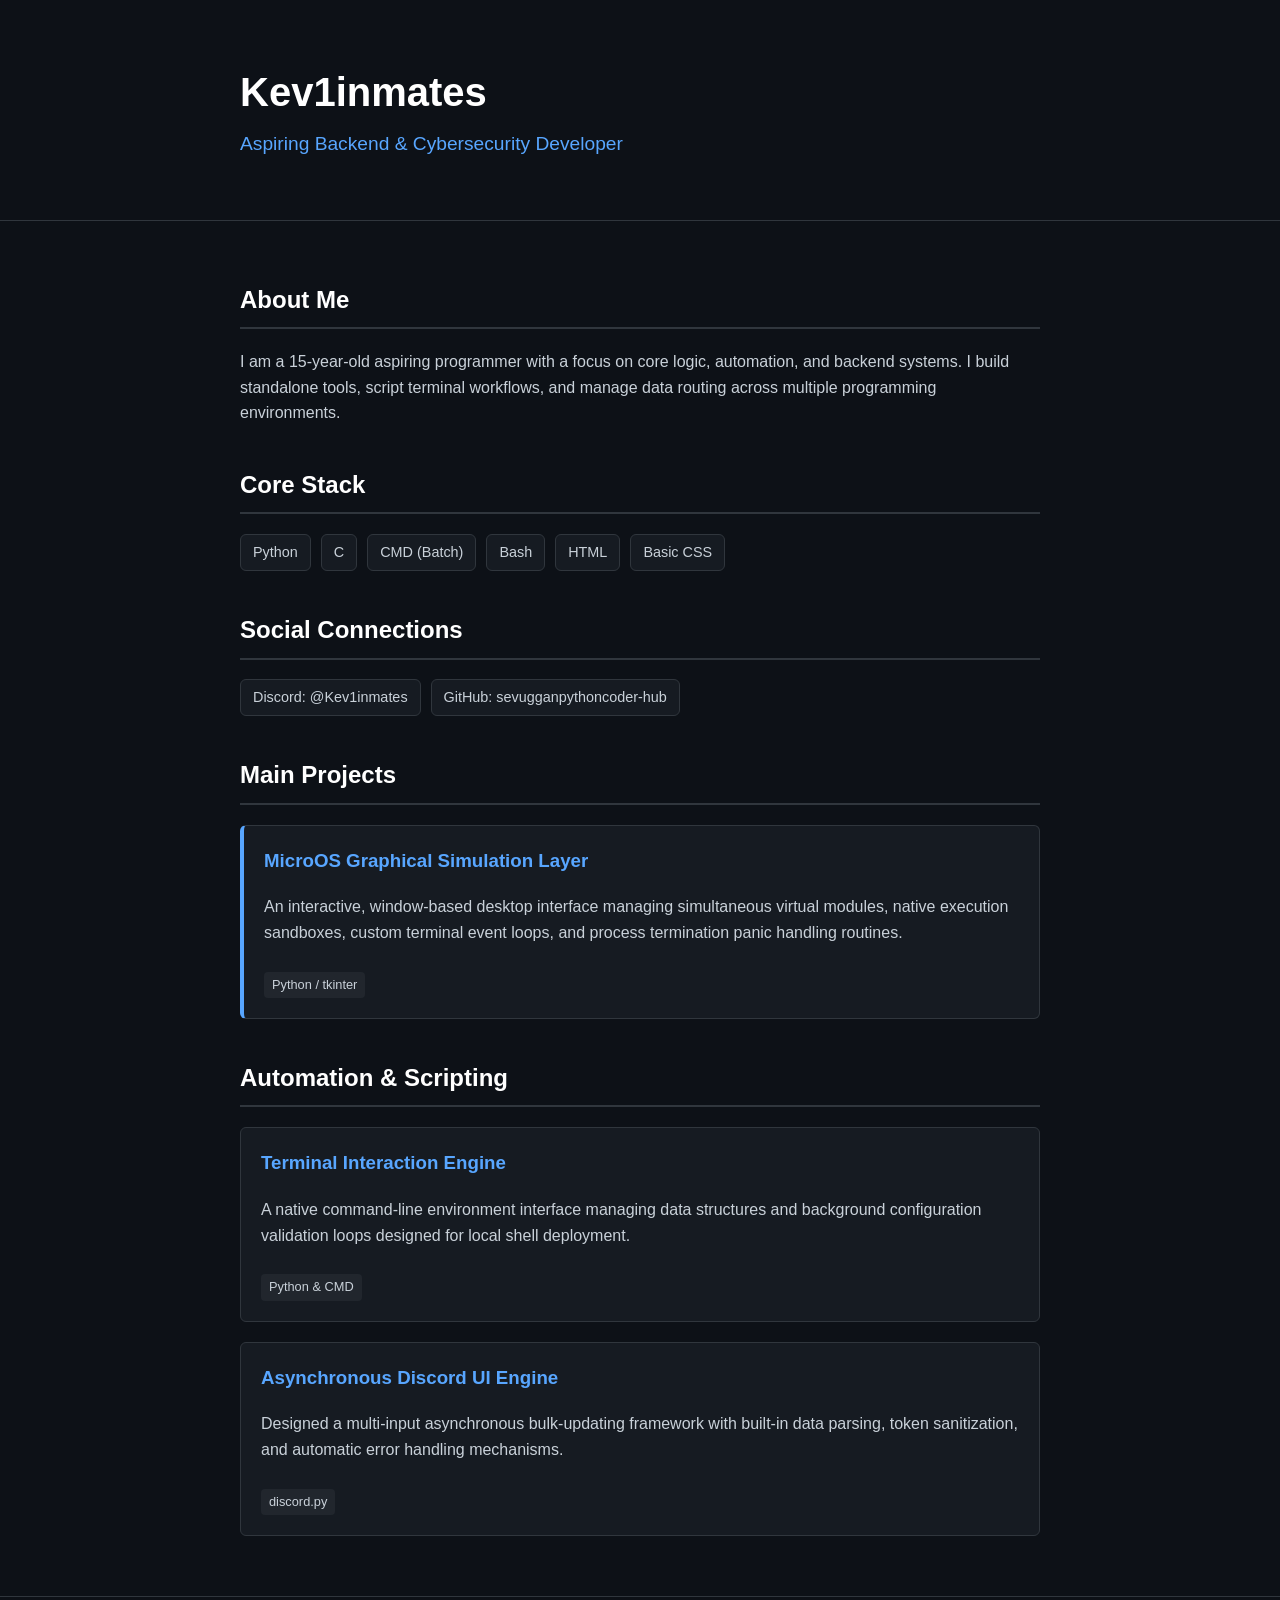
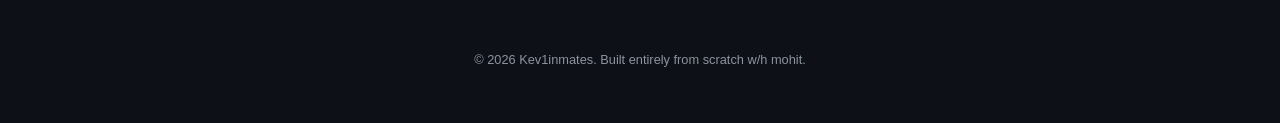
==== index.html @ 7b7de21c "Add files via upload" ====
<!DOCTYPE html>
<html lang="en">
<head>
    <meta charset="UTF-8">
    <meta name="viewport" content="width=device-width, initial-scale=1.0">
    <title>Dev Portfolio | Kev1inmates</title>
    <link rel="stylesheet" href="style.css">
</head>
<body>
    <header class="pop-in">
        <div class="container">
            <h1>Kev1inmates</h1>
            <p class="subtitle">Aspiring Backend & Cybersecurity Developer</p>
        </div>
    </header>

    <main class="container">
        <section class="about pop-in">
            <h2>About Me</h2>
            <p>I am a 15-year-old aspiring programmer with a focus on core logic, automation, and backend systems. I build standalone tools, script terminal workflows, and manage data routing across multiple programming environments.</p>
        </section>

        <section class="skills pop-in">
            <h2>Core Stack</h2>
            <div class="skills-grid">
                <span class="skill-tag">Python</span>
                <span class="skill-tag">C</span>
                <span class="skill-tag">CMD (Batch)</span>
                <span class="skill-tag">Bash</span>
                <span class="skill-tag">HTML</span>
                <span class="skill-tag">Basic CSS</span>
            </div>
        </section>

        <section class="socials pop-in">
            <h2>Social Connections</h2>
            <div class="skills-grid">
                <span class="skill-tag">Discord: @Kev1inmates</span>
                <span class="skill-tag">GitHub: sevugganpythoncoder-hub</span>
            </div>
        </section>

        <section class="main-projects">
            <h2>Main Projects</h2>
            
            <div class="project-card pop-in highlight-card">
                <h3>MicroOS Graphical Simulation Layer</h3>
                <p>An interactive, window-based desktop interface managing simultaneous virtual modules, native execution sandboxes, custom terminal event loops, and process termination panic handling routines.</p>
                <span class="tech">Python / tkinter</span>
            </div>
        </section>

        <section class="additional-projects">
            <h2>Automation & Scripting</h2>

            <div class="project-card pop-in">
                <h3>Terminal Interaction Engine</h3>
                <p>A native command-line environment interface managing data structures and background configuration validation loops designed for local shell deployment.</p>
                <span class="tech">Python & CMD</span>
            </div>

            <div class="project-card pop-in">
                <h3>Asynchronous Discord UI Engine</h3>
                <p>Designed a multi-input asynchronous bulk-updating framework with built-in data parsing, token sanitization, and automatic error handling mechanisms.</p>
                <span class="tech">discord.py</span>
            </div>
        </section>
    </main>

    <footer>
        <p>&copy; 2026 Kev1inmates. Built entirely from scratch w/h mohit.</p>
    </footer>
</body>
</html>
---- style.css ----
:root {
    --bg-color: #0d1117;
    --card-bg: #161b22;
    --text-color: #c9d1d9;
    --accent-color: #58a6ff;
    --border-color: #30363d;
}

body {
    background-color: var(--bg-color);
    color: var(--text-color);
    font-family: -apple-system, BlinkMacSystemFont, "Segoe UI", Helvetica, Arial, sans-serif;
    line-height: 1.6;
    margin: 0;
    padding: 0;
}

.container {
    max-width: 800px;
    margin: 0 auto;
    padding: 20px;
}

header {
    border-bottom: 1px solid var(--border-color);
    padding: 40px 0;
    text-align: left;
}

header h1 {
    color: #ffffff;
    font-size: 2.5rem;
    margin: 0;
}

.subtitle {
    color: var(--accent-color);
    font-size: 1.2rem;
    margin: 5px 0 0 0;
}

section {
    margin: 40px 0;
}

h2 {
    color: #ffffff;
    border-bottom: 2px solid var(--border-color);
    padding-bottom: 8px;
    font-size: 1.5rem;
}

.skills-grid {
    display: flex;
    flex-wrap: wrap;
    gap: 10px;
}

.skill-tag {
    background-color: var(--card-bg);
    border: 1px solid var(--border-color);
    padding: 6px 12px;
    border-radius: 6px;
    font-size: 0.9rem;
}

.project-card {
    background-color: var(--card-bg);
    border: 1px solid var(--border-color);
    padding: 20px;
    border-radius: 6px;
    margin-bottom: 20px;
    transition: border-color 0.3s ease;
}

.highlight-card {
    border-left: 4px solid var(--accent-color);
}

.project-card h3 {
    color: var(--accent-color);
    margin-top: 0;
}

.tech {
    display: inline-block;
    background: #21262d;
    font-size: 0.8rem;
    padding: 3px 8px;
    border-radius: 4px;
    margin-top: 10px;
}

footer {
    text-align: center;
    padding: 40px 0;
    font-size: 0.8rem;
    color: #8b949e;
    border-top: 1px solid var(--border-color);
}

/* --- FADE-IN POP-UP SCROLL ANIMATION --- */
.pop-in {
    animation: popInAnimation linear both;
    animation-timeline: view();
    animation-range: entry 5% cover 25%;
}

@keyframes popInAnimation {
    from {
        opacity: 0;
        transform: scale(0.85) translateY(40px);
    }
    to {
        opacity: 1;
        transform: scale(1) translateY(0);
    }
}
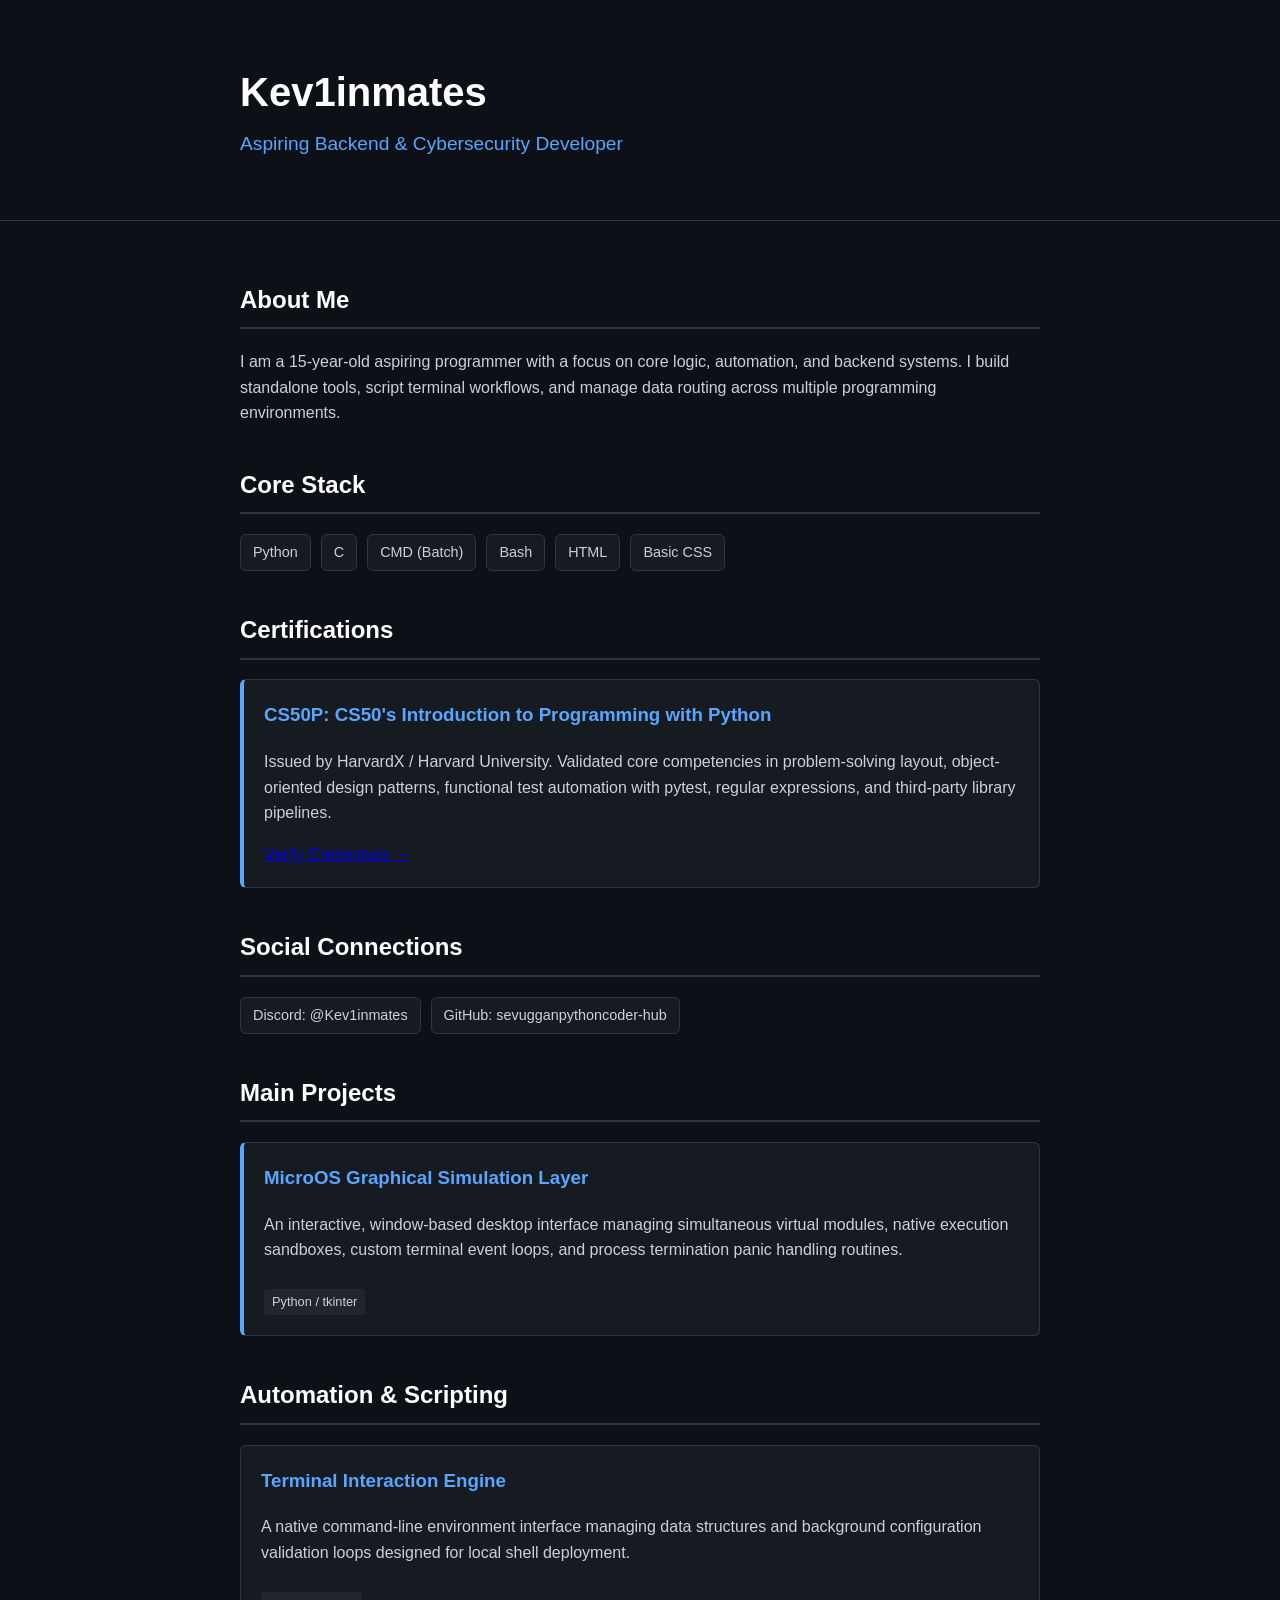
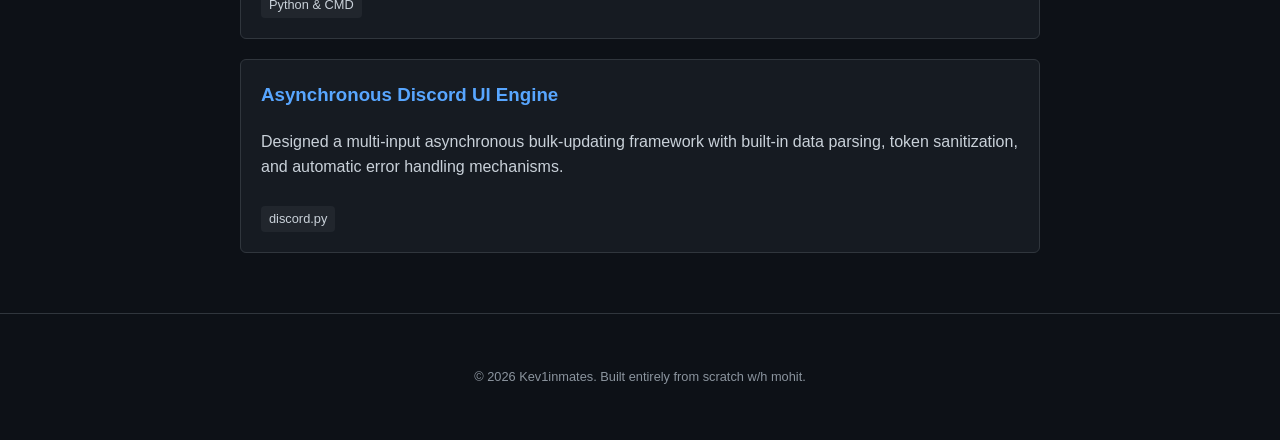
==== commit 0e7412ab: "Update index.html" ====
--- a/index.html
+++ b/index.html
@@ -29,6 +29,15 @@
                 <span class="skill-tag">Bash</span>
                 <span class="skill-tag">HTML</span>
                 <span class="skill-tag">Basic CSS</span>
+            </div>
+        </section>
+
+        <section class="certifications pop-in">
+            <h2>Certifications</h2>
+            <div class="project-card highlight-card">
+                <h3>CS50P: CS50's Introduction to Programming with Python</h3>
+                <p>Issued by HarvardX / Harvard University. Validated core competencies in problem-solving layout, object-oriented design patterns, functional test automation with pytest, regular expressions, and third-party library pipelines.</p>
+                <a href="PASTE_YOUR_HARVARD_URL_HERE" target="_blank" class="cert-link">Verify Credentials &rarr;</a>
             </div>
         </section>
 
@@ -71,4 +80,4 @@
         <p>&copy; 2026 Kev1inmates. Built entirely from scratch w/h mohit.</p>
     </footer>
 </body>
-</html>+</html>
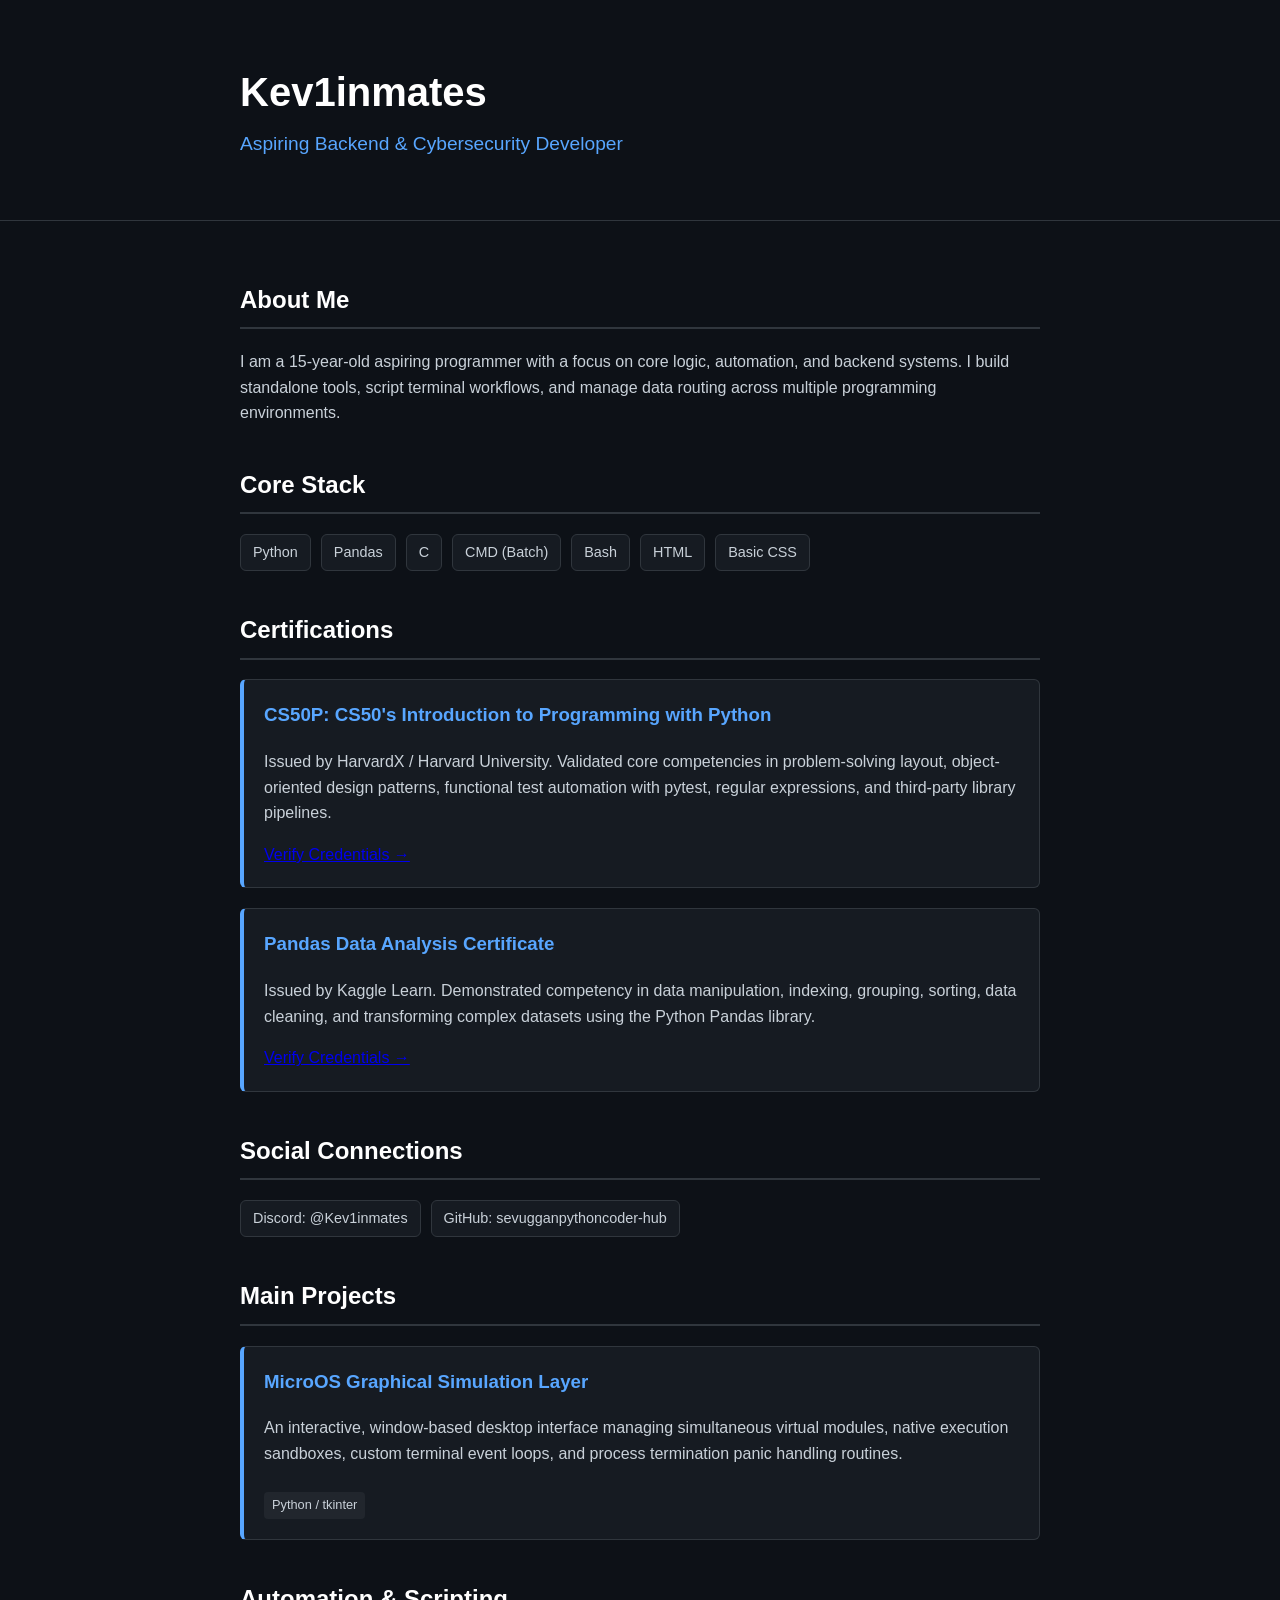
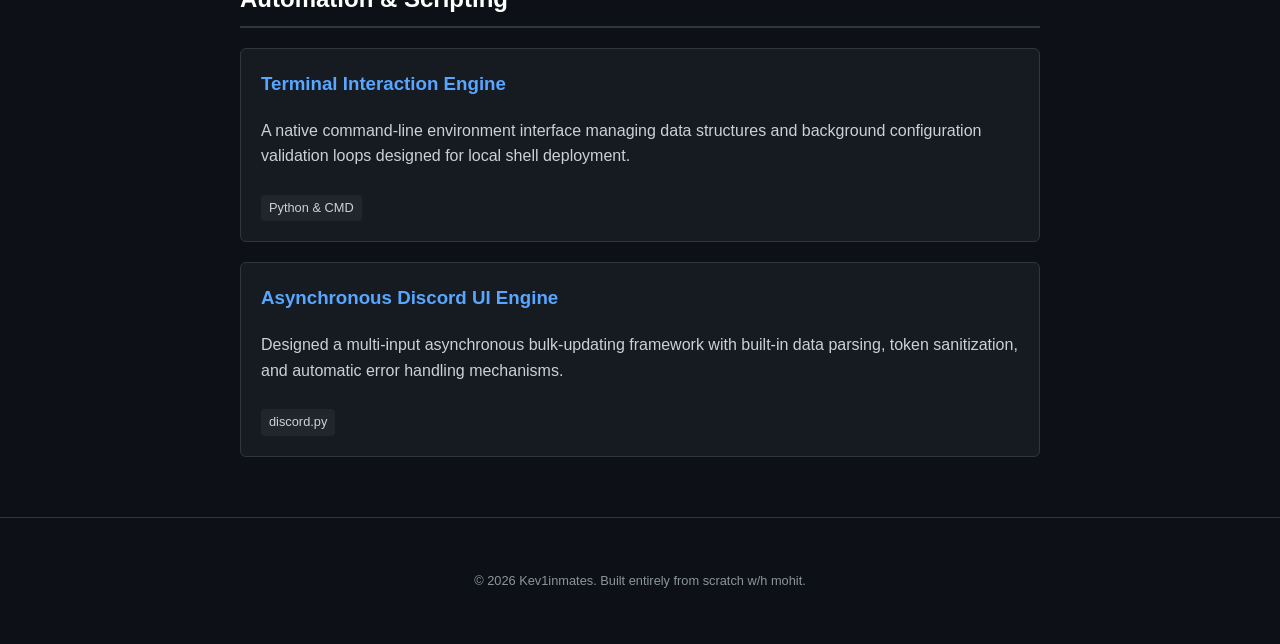
==== commit df157f87: "Update index.html" ====
--- a/index.html
+++ b/index.html
@@ -24,6 +24,7 @@
             <h2>Core Stack</h2>
             <div class="skills-grid">
                 <span class="skill-tag">Python</span>
+                <span class="skill-tag">Pandas</span>
                 <span class="skill-tag">C</span>
                 <span class="skill-tag">CMD (Batch)</span>
                 <span class="skill-tag">Bash</span>
@@ -34,10 +35,17 @@
 
         <section class="certifications pop-in">
             <h2>Certifications</h2>
+            
             <div class="project-card highlight-card">
                 <h3>CS50P: CS50's Introduction to Programming with Python</h3>
                 <p>Issued by HarvardX / Harvard University. Validated core competencies in problem-solving layout, object-oriented design patterns, functional test automation with pytest, regular expressions, and third-party library pipelines.</p>
-                <a href="PASTE_YOUR_HARVARD_URL_HERE" target="_blank" class="cert-link">Verify Credentials &rarr;</a>
+                <a href="https://certificates.cs50.io/7a5018bb-236b-416f-ad4b-a482b6a4e5e5.png?size=letter" target="_blank" class="cert-link">Verify Credentials &rarr;</a>
+            </div>
+
+            <div class="project-card highlight-card" style="margin-top: 15px;">
+                <h3>Pandas Data Analysis Certificate</h3>
+                <p>Issued by Kaggle Learn. Demonstrated competency in data manipulation, indexing, grouping, sorting, data cleaning, and transforming complex datasets using the Python Pandas library.</p>
+                <a href="https://www.kaggle.com/learn/certification/sevugganarun/pandas" target="_blank" class="cert-link">Verify Credentials &rarr;</a>
             </div>
         </section>
 
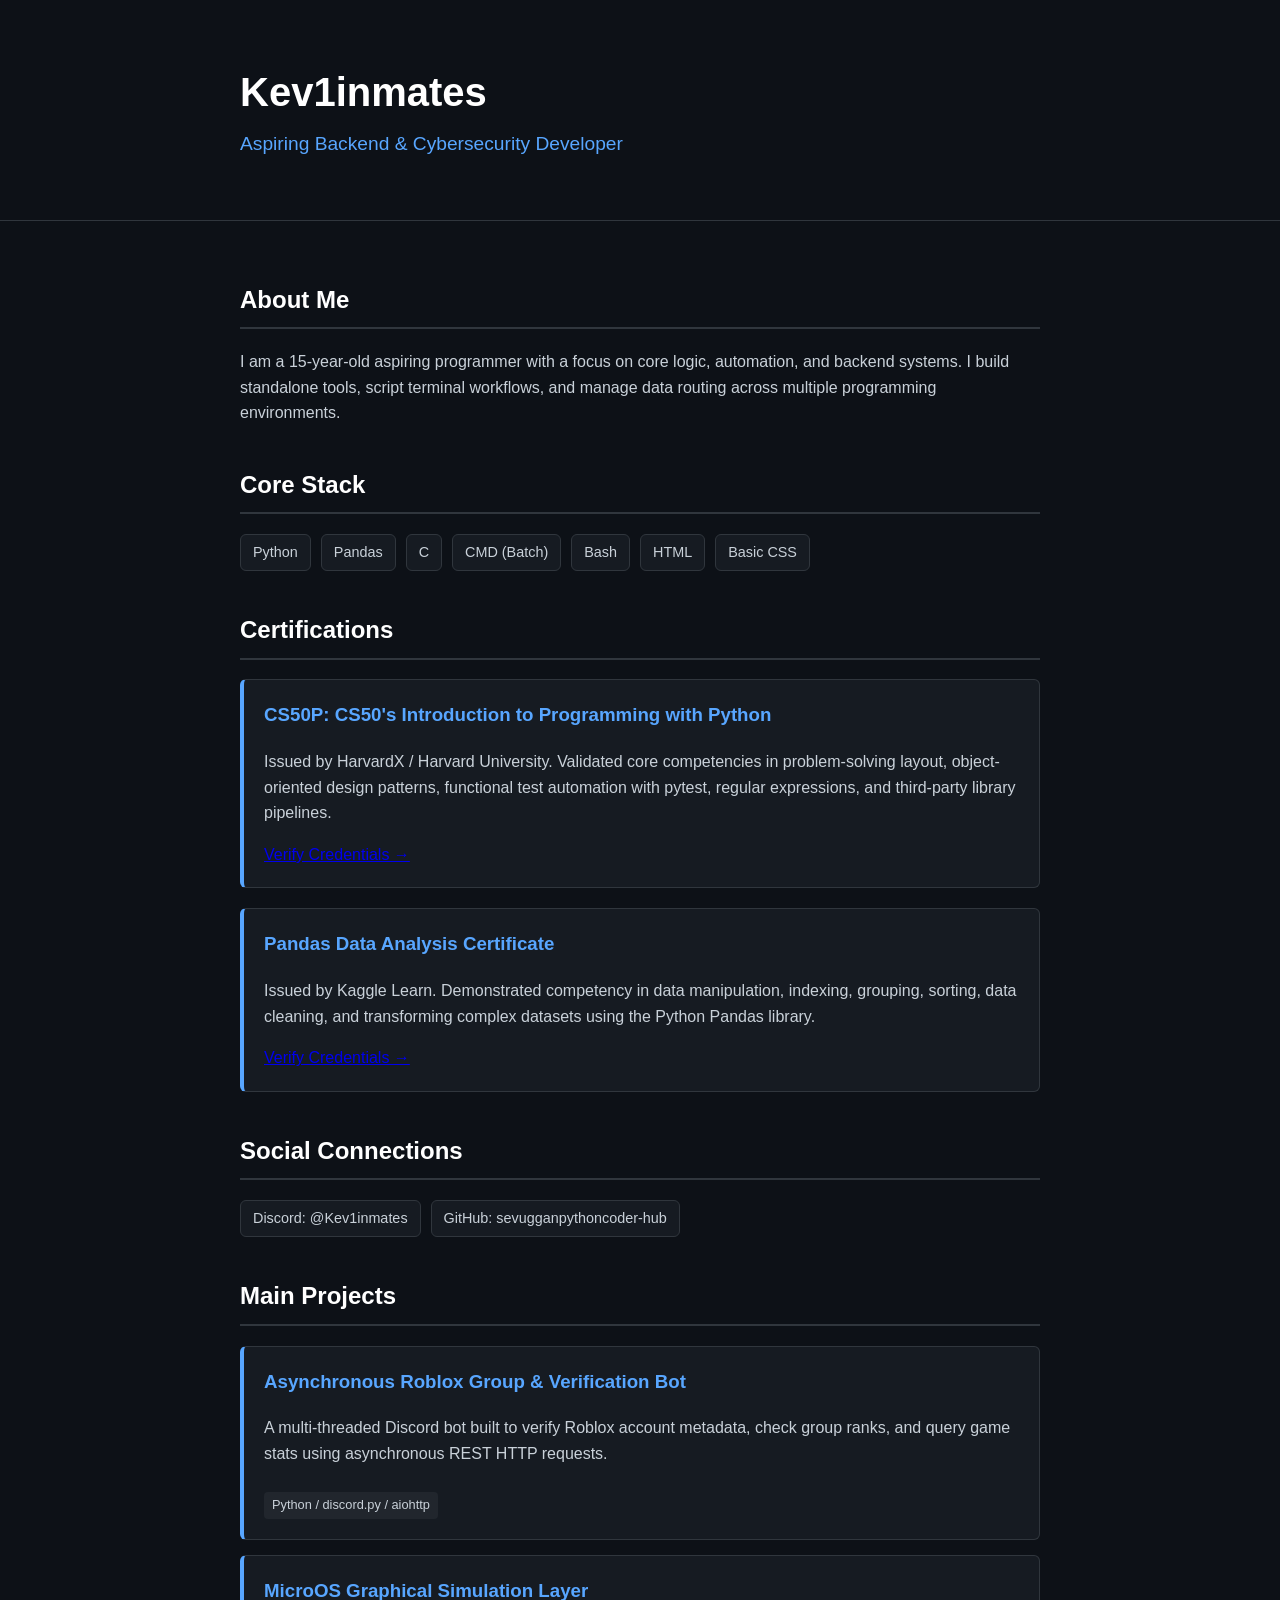
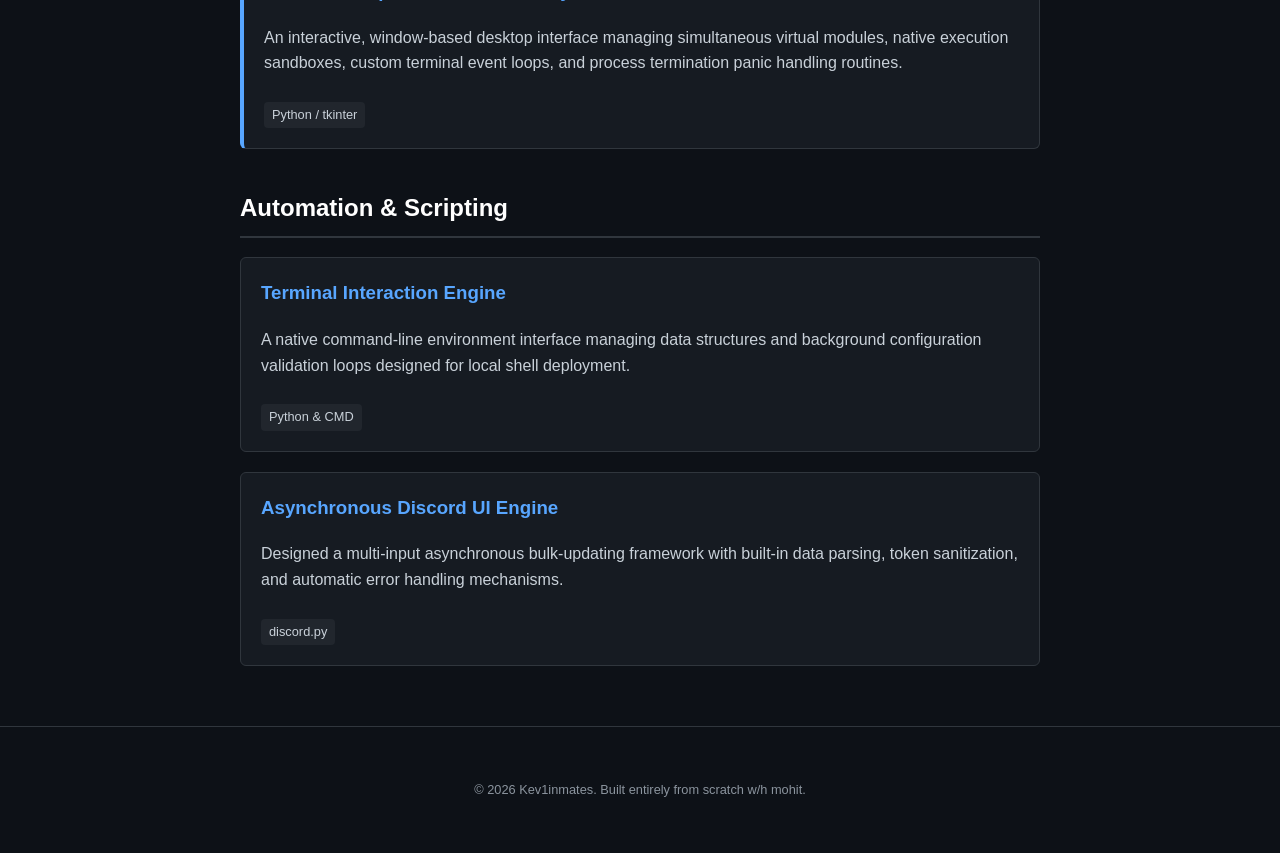
==== commit 2d0bd67e: "Update index.html" ====
--- a/index.html
+++ b/index.html
@@ -59,6 +59,12 @@
 
         <section class="main-projects">
             <h2>Main Projects</h2>
+
+            <div class="project-card pop-in highlight-card" style="margin-bottom: 15px;">
+                <h3>Asynchronous Roblox Group & Verification Bot</h3>
+                <p>A multi-threaded Discord bot built to verify Roblox account metadata, check group ranks, and query game stats using asynchronous REST HTTP requests.</p>
+                <span class="tech">Python / discord.py / aiohttp</span>
+            </div>
             
             <div class="project-card pop-in highlight-card">
                 <h3>MicroOS Graphical Simulation Layer</h3>
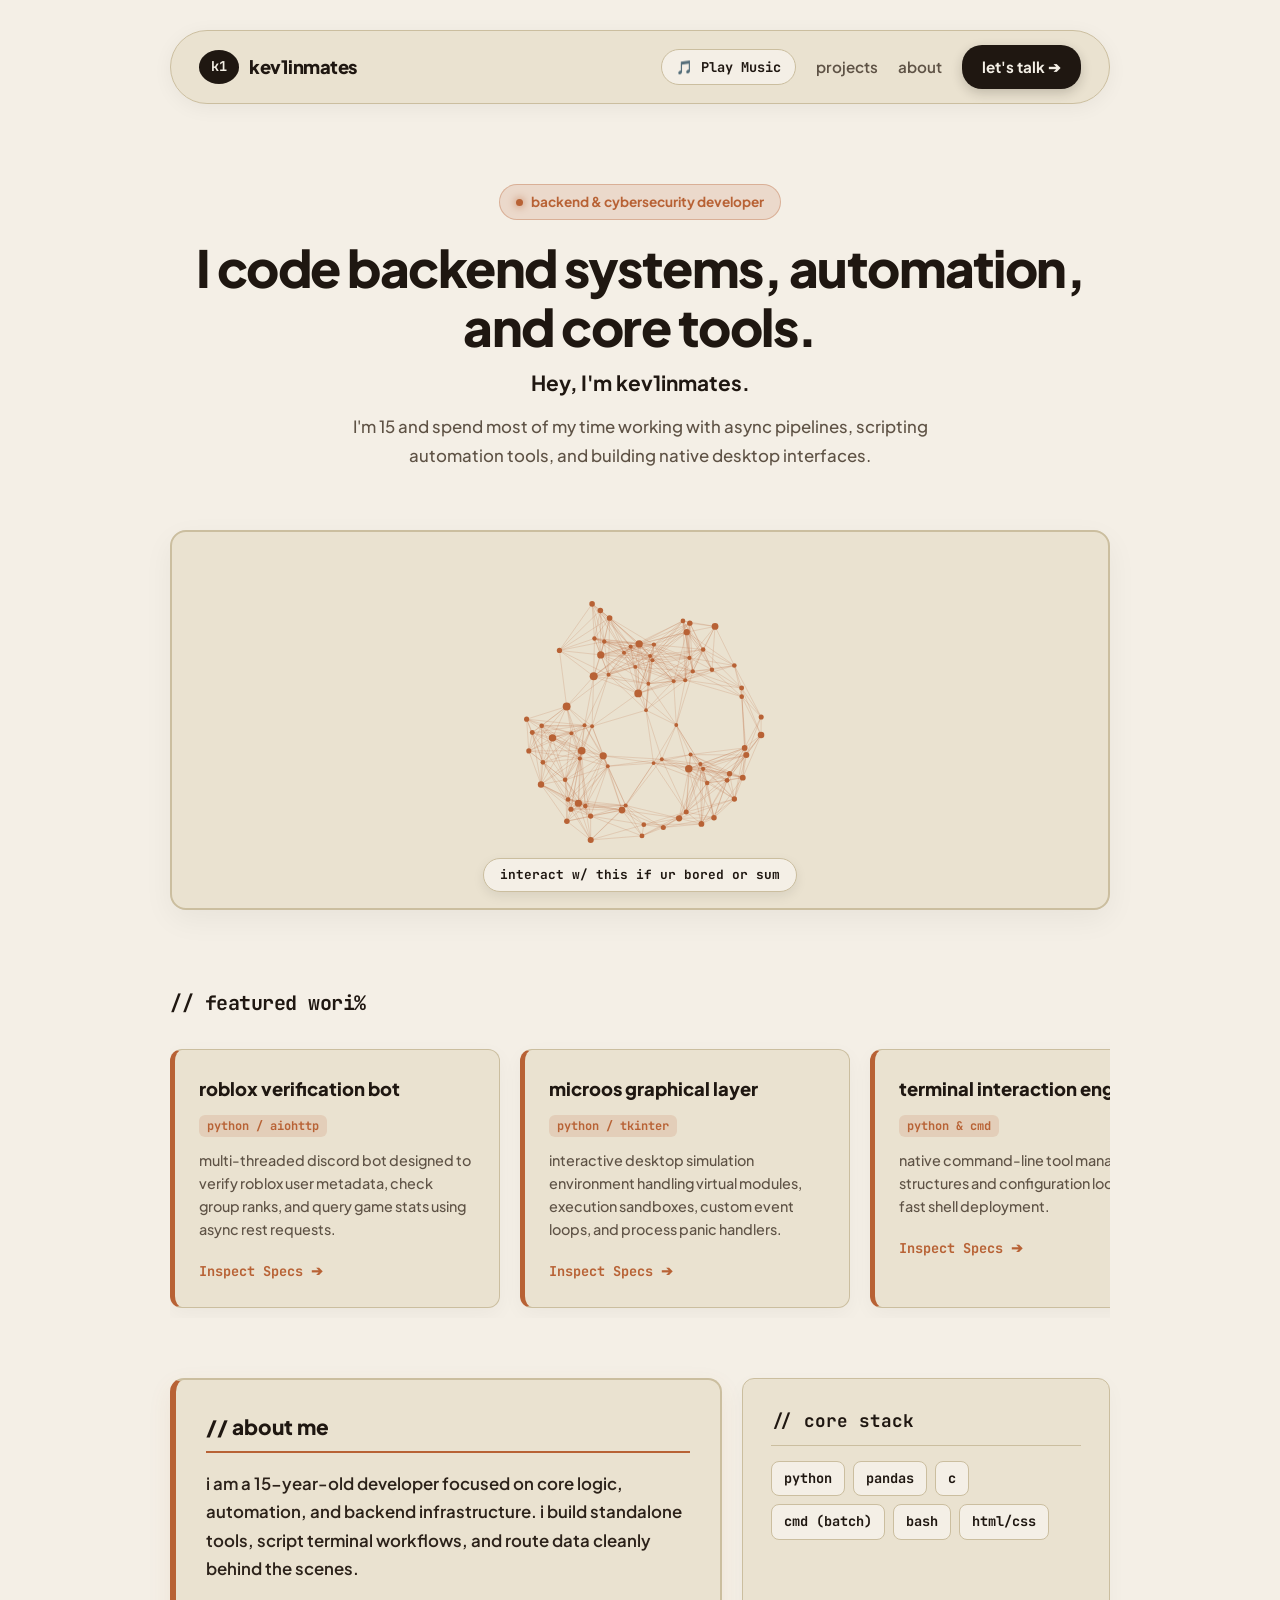
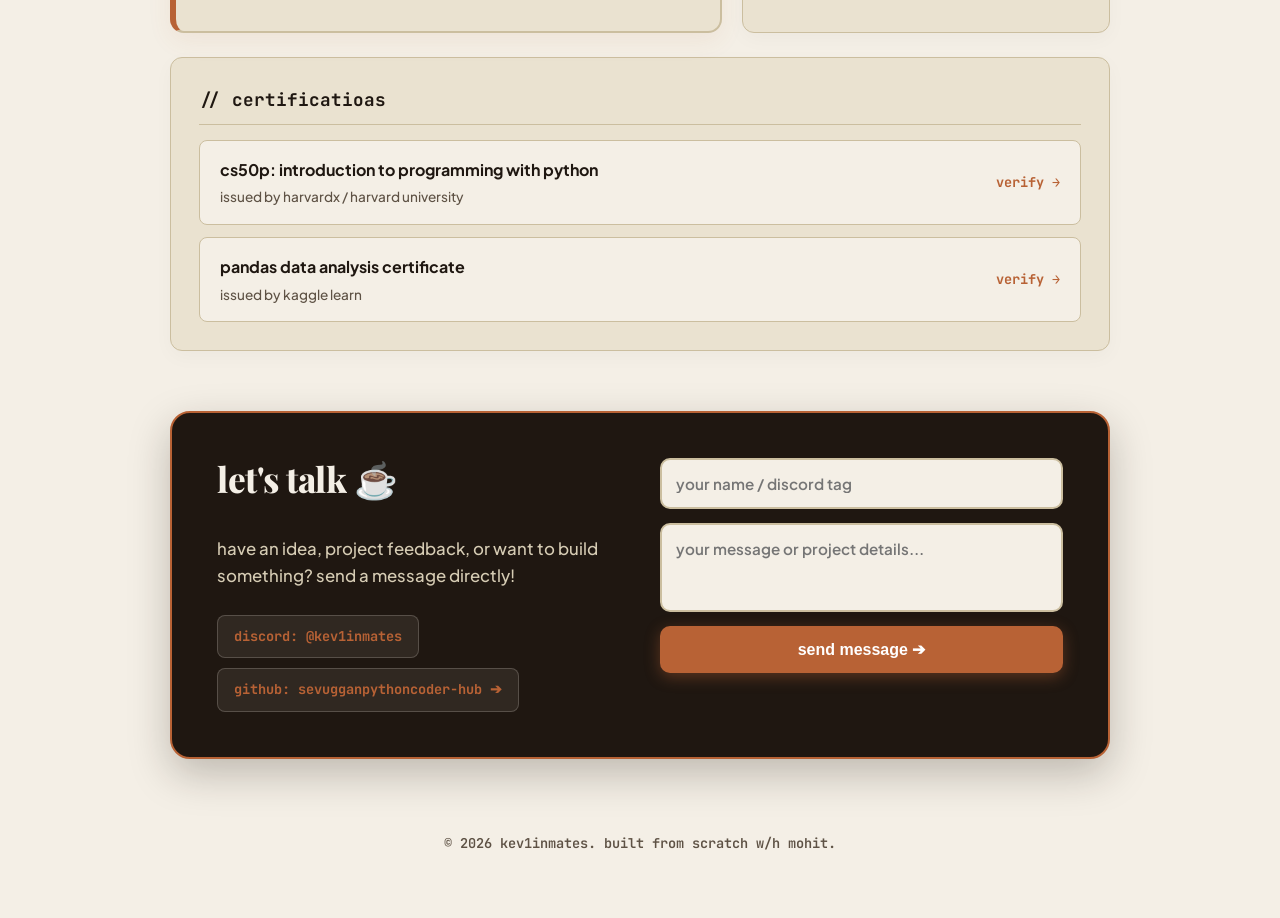
==== commit 7353d437: "Rename Untitled-2.html to index.html" ====
--- a/index.html
+++ b/index.html
@@ -3,95 +3,203 @@
 <head>
     <meta charset="UTF-8">
     <meta name="viewport" content="width=device-width, initial-scale=1.0">
-    <title>Dev Portfolio | Kev1inmates</title>
+    <title>kev1inmates // developer portfolio</title>
+    
+    <link rel="preconnect" href="https://fonts.googleapis.com">
+    <link rel="preconnect" href="https://fonts.gstatic.com" crossorigin>
+    <link href="https://fonts.googleapis.com/css2?family=JetBrains+Mono:wght@500;700&family=Playfair+Display:ital,wght@0,700;0,800;1,600&family=Plus+Jakarta+Sans:wght@500;600;700;800&display=swap" rel="stylesheet">
+    
     <link rel="stylesheet" href="style.css">
 </head>
 <body>
-    <header class="pop-in">
-        <div class="container">
-            <h1>Kev1inmates</h1>
-            <p class="subtitle">Aspiring Backend & Cybersecurity Developer</p>
+
+    
+    <!-- BACKGROUND AUDIO ELEMENT -->
+<audio id="bgAudio" loop>
+    <source src="music.mp3" type="audio/mpeg">
+</audio>
+
+    <div class="site-container">
+
+        
+        <nav class="top-nav">
+            <div class="nav-brand">
+                <span class="brand-badge">k1</span>
+                <span class="brand-name">kev1inmates</span>
+            </div>
+            <div class="nav-links">
+                <button id="musicToggleBtn" class="nav-music-btn" onclick="toggleMusic()">🎵 Play Music</button>
+                <a href="#projects">projects</a>
+                <a href="#about">about</a>
+                <a href="#contact" class="nav-resume-btn">let's talk ➔</a>
+            </div>
+        </nav>
+
+        
+        <header class="hero-section scroll-reveal">
+            <div class="hero-badge">
+                <span class="pulse-dot"></span> backend & cybersecurity developer
+            </div>
+            <h1>I code backend systems, automation, and core tools.</h1>
+            <p class="hero-subtitle">Hey, I'm <span class="bold-name">kev1inmates</span>.</p>
+            <p class="hero-desc">
+                I'm 15 and spend most of my time working with async pipelines, scripting automation tools, and building native desktop interfaces.
+            </p>
+        </header>
+
+        
+        <div class="canvas-wrapper scroll-reveal">
+            <canvas id="heroCanvas"></canvas>
+            <div class="canvas-hint">interact w/ this if ur bored or sum </div>
         </div>
-    </header>
-
-    <main class="container">
-        <section class="about pop-in">
-            <h2>About Me</h2>
-            <p>I am a 15-year-old aspiring programmer with a focus on core logic, automation, and backend systems. I build standalone tools, script terminal workflows, and manage data routing across multiple programming environments.</p>
+
+        
+        <section id="projects" class="horizontal-projects-section scroll-reveal">
+            <h2 class="section-title scramble-target">// featured works</h2>
+            <div class="marquee-wrapper">
+                <div class="marquee-track">
+                    
+                    <div class="project-card">
+                        <div class="card-header">
+                            <h3>roblox verification bot</h3>
+                            <span class="tech-tag">python / aiohttp</span>
+                        </div>
+                        <p>multi-threaded discord bot designed to verify roblox user metadata, check group ranks, and query game stats using async rest requests.</p>
+                        <button class="inspect-btn" onclick="openModal('Roblox Bot', 'Architecture: Asynchronous REST via aiohttp\nConcurrency: Multi-threaded asyncio event loop\nTarget: Roblox API v1 JSON endpoint parsing')">Inspect Specs ➔</button>
+                    </div>
+
+                    <div class="project-card">
+                        <div class="card-header">
+                            <h3>microos graphical layer</h3>
+                            <span class="tech-tag">python / tkinter</span>
+                        </div>
+                        <p>interactive desktop simulation environment handling virtual modules, execution sandboxes, custom event loops, and process panic handlers.</p>
+                        <button class="inspect-btn" onclick="openModal('MicroOS Layer', 'UI Engine: Tkinter Canvas Render Engine\nSandbox: Isolated Virtual Process Sandbox\nLoop: Custom Event Loop with Panic Diagnostics')">Inspect Specs ➔</button>
+                    </div>
+
+                    <div class="project-card">
+                        <div class="card-header">
+                            <h3>terminal interaction engine</h3>
+                            <span class="tech-tag">python & cmd</span>
+                        </div>
+                        <p>native command-line tool managing local structures and configuration loops for fast shell deployment.</p>
+                        <button class="inspect-btn" onclick="openModal('Terminal Engine', 'Shell Interface: Batch Execution Layer\nConfig: Local JSON Data Routing Engine\nDeployment: Standalone Win32/Cmd Binary')">Inspect Specs ➔</button>
+                    </div>
+
+                    <div class="project-card">
+                        <div class="card-header">
+                            <h3>async discord ui engine</h3>
+                            <span class="tech-tag">discord.py</span>
+                        </div>
+                        <p>bulk-updating async framework built with native input parsing and token sanitization routines.</p>
+                        <button class="inspect-btn" onclick="openModal('Discord UI Engine', 'Framework: discord.py Asynchronous Views\nSecurity: Token Sanitization & Gatekeeper\nState: In-Memory Dynamic Component State')">Inspect Specs ➔</button>
+                    </div>
+
+                    
+                    <div class="project-card">
+                        <div class="card-header">
+                            <h3>roblox verification bot</h3>
+                            <span class="tech-tag">python / aiohttp</span>
+                        </div>
+                        <p>multi-threaded discord bot designed to verify roblox user metadata, check group ranks, and query game stats using async rest requests.</p>
+                        <button class="inspect-btn" onclick="openModal('Roblox Bot', 'Architecture: Asynchronous REST via aiohttp\nConcurrency: Multi-threaded asyncio event loop\nTarget: Roblox API v1 JSON endpoint parsing')">Inspect Specs ➔</button>
+                    </div>
+
+                    <div class="project-card">
+                        <div class="card-header">
+                            <h3>microos graphical layer</h3>
+                            <span class="tech-tag">python / tkinter</span>
+                        </div>
+                        <p>interactive desktop simulation environment handling virtual modules, execution sandboxes, custom event loops, and process panic handlers.</p>
+                        <button class="inspect-btn" onclick="openModal('MicroOS Layer', 'UI Engine: Tkinter Canvas Render Engine\nSandbox: Isolated Virtual Process Sandbox\nLoop: Custom Event Loop with Panic Diagnostics')">Inspect Specs ➔</button>
+                    </div>
+
+                </div>
+            </div>
         </section>
 
-        <section class="skills pop-in">
-            <h2>Core Stack</h2>
-            <div class="skills-grid">
-                <span class="skill-tag">Python</span>
-                <span class="skill-tag">Pandas</span>
-                <span class="skill-tag">C</span>
-                <span class="skill-tag">CMD (Batch)</span>
-                <span class="skill-tag">Bash</span>
-                <span class="skill-tag">HTML</span>
-                <span class="skill-tag">Basic CSS</span>
+        
+        <section id="about" class="info-section scroll-reveal">
+            <div class="info-grid">
+                
+                <div class="info-box highlighted-about">
+                    <h2 class="scramble-target">// about me</h2>
+                    <p>i am a 15-year-old developer focused on core logic, automation, and backend infrastructure. i build standalone tools, script terminal workflows, and route data cleanly behind the scenes.</p>
+                </div>
+
+                <div class="info-box">
+                    <h2 class="scramble-target">// core stack</h2>
+                    <div class="stack-tags">
+                        <span class="tag">python</span>
+                        <span class="tag">pandas</span>
+                        <span class="tag">c</span>
+                        <span class="tag">cmd (batch)</span>
+                        <span class="tag">bash</span>
+                        <span class="tag">html/css</span>
+                    </div>
+                </div>
+
+            </div>
+
+            <div class="cert-box">
+                <h2 class="scramble-target">// certifications</h2>
+                <div class="cert-cards">
+                    <div class="cert-card">
+                        <div>
+                            <h4>cs50p: introduction to programming with python</h4>
+                            <p>issued by harvardx / harvard university</p>
+                        </div>
+                        <a href="https://certificates.cs50.io/7a5018bb-236b-416f-ad4b-a482b6a4e5e5.png?size=letter" target="_blank" class="verify-btn">verify &rarr;</a>
+                    </div>
+                    
+                    <div class="cert-card">
+                        <div>
+                            <h4>pandas data analysis certificate</h4>
+                            <p>issued by kaggle learn</p>
+                        </div>
+                        <a href="https://www.kaggle.com/learn/certification/sevugganarun/pandas" target="_blank" class="verify-btn">verify &rarr;</a>
+                    </div>
+                </div>
             </div>
         </section>
 
-        <section class="certifications pop-in">
-            <h2>Certifications</h2>
-            
-            <div class="project-card highlight-card">
-                <h3>CS50P: CS50's Introduction to Programming with Python</h3>
-                <p>Issued by HarvardX / Harvard University. Validated core competencies in problem-solving layout, object-oriented design patterns, functional test automation with pytest, regular expressions, and third-party library pipelines.</p>
-                <a href="https://certificates.cs50.io/7a5018bb-236b-416f-ad4b-a482b6a4e5e5.png?size=letter" target="_blank" class="cert-link">Verify Credentials &rarr;</a>
-            </div>
-
-            <div class="project-card highlight-card" style="margin-top: 15px;">
-                <h3>Pandas Data Analysis Certificate</h3>
-                <p>Issued by Kaggle Learn. Demonstrated competency in data manipulation, indexing, grouping, sorting, data cleaning, and transforming complex datasets using the Python Pandas library.</p>
-                <a href="https://www.kaggle.com/learn/certification/sevugganarun/pandas" target="_blank" class="cert-link">Verify Credentials &rarr;</a>
-            </div>
-        </section>
-
-        <section class="socials pop-in">
-            <h2>Social Connections</h2>
-            <div class="skills-grid">
-                <span class="skill-tag">Discord: @Kev1inmates</span>
-                <span class="skill-tag">GitHub: sevugganpythoncoder-hub</span>
-            </div>
-        </section>
-
-        <section class="main-projects">
-            <h2>Main Projects</h2>
-
-            <div class="project-card pop-in highlight-card" style="margin-bottom: 15px;">
-                <h3>Asynchronous Roblox Group & Verification Bot</h3>
-                <p>A multi-threaded Discord bot built to verify Roblox account metadata, check group ranks, and query game stats using asynchronous REST HTTP requests.</p>
-                <span class="tech">Python / discord.py / aiohttp</span>
-            </div>
-            
-            <div class="project-card pop-in highlight-card">
-                <h3>MicroOS Graphical Simulation Layer</h3>
-                <p>An interactive, window-based desktop interface managing simultaneous virtual modules, native execution sandboxes, custom terminal event loops, and process termination panic handling routines.</p>
-                <span class="tech">Python / tkinter</span>
-            </div>
-        </section>
-
-        <section class="additional-projects">
-            <h2>Automation & Scripting</h2>
-
-            <div class="project-card pop-in">
-                <h3>Terminal Interaction Engine</h3>
-                <p>A native command-line environment interface managing data structures and background configuration validation loops designed for local shell deployment.</p>
-                <span class="tech">Python & CMD</span>
-            </div>
-
-            <div class="project-card pop-in">
-                <h3>Asynchronous Discord UI Engine</h3>
-                <p>Designed a multi-input asynchronous bulk-updating framework with built-in data parsing, token sanitization, and automatic error handling mechanisms.</p>
-                <span class="tech">discord.py</span>
-            </div>
-        </section>
-    </main>
-
-    <footer>
-        <p>&copy; 2026 Kev1inmates. Built entirely from scratch w/h mohit.</p>
-    </footer>
+        
+        <footer id="contact" class="bottom-contact scroll-reveal">
+            <div class="contact-header-area">
+                <h3>let's talk <span class="coffee-emoji">☕</span></h3>
+                <p>have an idea, project feedback, or want to build something? send a message directly!</p>
+                
+                <div class="social-pills">
+                    <span class="soc-pill">discord: @kev1inmates</span>
+                    <a href="https://github.com/sevugganpythoncoder-hub" target="_blank" class="soc-pill">github: sevugganpythoncoder-hub ➔</a>
+                </div>
+            </div>
+
+            <form action="https://api.web3forms.com/submit" method="POST" class="contact-form">
+                <input type="hidden" name="apikey" value="YOUR_WEB3FORMS_ACCESS_KEY">
+                <input type="text" name="name" placeholder="your name / discord tag" required>
+                <textarea name="message" placeholder="your message or project details..." rows="3" required></textarea>
+                <button type="submit" class="submit-btn">send message ➔</button>
+            </form>
+        </footer>
+
+        <div class="footer-copy">
+            <p>&copy; 2026 kev1inmates. built from scratch w/h mohit.</p>
+        </div>
+
+    </div>
+
+    
+    <div id="specModal" class="modal-overlay">
+        <div class="modal-box">
+            <h3 id="modalTitle">System Specs</h3>
+            <p>Detailed technical architecture and pipeline telemetry:</p>
+            <div id="modalBody" class="modal-specs"></div>
+            <button class="modal-close" onclick="closeModal()">Close</button>
+        </div>
+    </div>
+
+    
+    <script src="script.js"></script>
 </body>
 </html>
--- a/style.css
+++ b/style.css
@@ -1,118 +1,662 @@
 :root {
-    --bg-color: #0d1117;
-    --card-bg: #161b22;
-    --text-color: #c9d1d9;
-    --accent-color: #58a6ff;
-    --border-color: #30363d;
+    --bg-cream: #f4efe6;
+    --card-bg: #eae2d0;
+    --card-hover: #e2d6bf;
+    --border-color: #cbbe9f;
+    --text-main: #2c221a;
+    --text-muted: #5e5245;
+    --accent-brown: #1f1711;
+    --accent-copper: #b86235;
+    --accent-glow: rgba(184, 98, 53, 0.15);
+}
+
+* {
+    box-sizing: border-box;
+    scroll-behavior: smooth;
 }
 
 body {
-    background-color: var(--bg-color);
-    color: var(--text-color);
-    font-family: -apple-system, BlinkMacSystemFont, "Segoe UI", Helvetica, Arial, sans-serif;
-    line-height: 1.6;
+    background-color: var(--bg-cream);
+    color: var(--text-main);
+    font-family: 'Plus Jakarta Sans', sans-serif;
     margin: 0;
     padding: 0;
-}
-
-.container {
-    max-width: 800px;
+    line-height: 1.6;
+    overflow-x: hidden;
+}
+
+@keyframes gentleFloat {
+    0% { transform: translateY(0px); }
+    50% { transform: translateY(-8px); }
+    100% { transform: translateY(0px); }
+}
+
+@keyframes cardFloat {
+    0% { transform: translateY(0px); }
+    50% { transform: translateY(-5px); }
+    100% { transform: translateY(0px); }
+}
+
+.site-container {
+    max-width: 980px;
     margin: 0 auto;
-    padding: 20px;
-}
-
-header {
+    padding: 30px 20px;
+    display: flex;
+    flex-direction: column;
+    gap: 60px;
+}
+
+/* TOP NAVIGATION */
+.top-nav {
+    display: flex;
+    justify-content: space-between;
+    align-items: center;
+    background: var(--card-bg);
+    border: 1px solid var(--border-color);
+    padding: 14px 28px;
+    border-radius: 40px;
+    box-shadow: 0 4px 20px rgba(0, 0, 0, 0.05);
+    position: sticky;
+    top: 20px;
+    z-index: 100;
+    backdrop-filter: blur(10px);
+}
+
+.nav-brand {
+    display: flex;
+    align-items: center;
+    gap: 10px;
+}
+
+.brand-badge {
+    background: var(--accent-brown);
+    color: var(--bg-cream);
+    font-weight: 700;
+    font-size: 0.85rem;
+    padding: 6px 12px;
+    border-radius: 50%;
+    font-family: 'JetBrains Mono', monospace;
+}
+
+.brand-name {
+    font-family: 'Plus Jakarta Sans', sans-serif;
+    font-weight: 800;
+    color: var(--accent-brown);
+    font-size: 1.15rem;
+    letter-spacing: -0.5px;
+}
+
+.nav-links {
+    display: flex;
+    align-items: center;
+    gap: 20px;
+}
+
+.nav-links a {
+    color: var(--text-muted);
+    text-decoration: none;
+    font-size: 0.95rem;
+    font-weight: 600;
+    transition: color 0.2s ease;
+}
+
+.nav-links a:hover {
+    color: var(--accent-copper);
+}
+
+.nav-music-btn {
+    background: var(--bg-cream);
+    border: 1px solid var(--border-color);
+    color: var(--accent-brown);
+    padding: 8px 14px;
+    border-radius: 20px;
+    font-size: 0.85rem;
+    font-weight: 700;
+    cursor: pointer;
+    font-family: 'JetBrains Mono', monospace;
+    transition: all 0.2s ease;
+}
+
+.nav-music-btn:hover {
+    border-color: var(--accent-copper);
+    color: var(--accent-copper);
+}
+
+.nav-resume-btn {
+    background: var(--accent-brown) !important;
+    color: var(--bg-cream) !important;
+    padding: 10px 20px;
+    border-radius: 20px;
+    font-weight: 700 !important;
+    box-shadow: 0 4px 12px rgba(31, 23, 17, 0.2);
+}
+
+/* HERO SECTION */
+.hero-section {
+    text-align: center;
+    padding: 20px 10px 0 10px;
+    animation: gentleFloat 5s ease-in-out infinite;
+}
+
+.hero-badge {
+    display: inline-flex;
+    align-items: center;
+    gap: 8px;
+    background: var(--accent-glow);
+    border: 1px solid rgba(184, 98, 53, 0.35);
+    color: var(--accent-copper);
+    font-size: 0.85rem;
+    font-weight: 700;
+    padding: 6px 16px;
+    border-radius: 20px;
+    margin-bottom: 18px;
+}
+
+.pulse-dot {
+    width: 7px;
+    height: 7px;
+    background: var(--accent-copper);
+    border-radius: 50%;
+    box-shadow: 0 0 8px var(--accent-copper);
+}
+
+.hero-section h1 {
+    font-family: 'Plus Jakarta Sans', sans-serif;
+    color: var(--accent-brown);
+    font-size: 3.2rem;
+    margin: 0 0 10px 0;
+    font-weight: 800;
+    letter-spacing: -1.5px;
+    line-height: 1.15;
+}
+
+.hero-section h1 span.bold-name {
+    font-weight: 800;
+    color: var(--accent-copper);
+    border-bottom: 3px solid var(--accent-copper);
+}
+
+.hero-subtitle {
+    color: var(--accent-brown);
+    font-size: 1.3rem;
+    font-weight: 700;
+    margin: 10px 0 0 0;
+}
+
+.hero-desc {
+    color: var(--text-muted);
+    font-size: 1.05rem;
+    margin: 14px auto 0 auto;
+    max-width: 640px;
+    line-height: 1.7;
+    font-weight: 500;
+}
+
+/* 3D CANVAS NODE */
+.canvas-wrapper {
+    position: relative;
+    width: 100%;
+    height: 380px;
+    background: var(--card-bg);
+    border: 2px solid var(--border-color);
+    border-radius: 16px;
+    overflow: hidden;
+    box-shadow: 0 10px 30px rgba(0, 0, 0, 0.05);
+    animation: gentleFloat 6s ease-in-out infinite;
+}
+
+#heroCanvas {
+    width: 100%;
+    height: 100%;
+    cursor: grab;
+}
+
+#heroCanvas:active {
+    cursor: grabbing;
+}
+
+.canvas-hint {
+    position: absolute;
+    bottom: 16px;
+    left: 50%;
+    transform: translateX(-50%);
+    background: var(--bg-cream);
+    border: 1px solid var(--border-color);
+    color: var(--accent-brown);
+    font-size: 0.8rem;
+    font-weight: 700;
+    padding: 6px 16px;
+    border-radius: 20px;
+    pointer-events: none;
+    box-shadow: 0 4px 12px rgba(0,0,0,0.08);
+    font-family: 'JetBrains Mono', monospace;
+}
+
+/* SECTION TITLES */
+.section-title {
+    font-family: 'JetBrains Mono', monospace;
+    color: var(--accent-brown);
+    font-size: 1.25rem;
+    font-weight: 700;
+    margin-bottom: 20px;
+    display: inline-block;
+    letter-spacing: -0.5px;
+}
+
+/* HORIZONTAL MOVING TRACK */
+.horizontal-projects-section {
+    overflow: hidden;
+}
+
+.marquee-wrapper {
+    width: 100%;
+    overflow: hidden;
+    position: relative;
+    padding: 10px 0;
+}
+
+.marquee-track {
+    display: flex;
+    gap: 20px;
+    width: max-content;
+    animation: marquee 24s linear infinite;
+}
+
+.marquee-track:hover {
+    animation-play-state: paused;
+}
+
+@keyframes marquee {
+    0% { transform: translateX(0); }
+    100% { transform: translateX(calc(-50% - 10px)); }
+}
+
+.project-card {
+    background: var(--card-bg);
+    border: 1px solid var(--border-color);
+    border-left: 5px solid var(--accent-copper);
+    padding: 24px;
+    border-radius: 12px;
+    width: 330px;
+    flex-shrink: 0;
+    box-shadow: 0 6px 20px rgba(0, 0, 0, 0.04);
+    transition: transform 0.3s ease, background-color 0.3s ease;
+    animation: cardFloat 5s ease-in-out infinite;
+}
+
+.project-card:hover {
+    transform: translateY(-8px) scale(1.02);
+    background-color: var(--card-hover);
+}
+
+.card-header h3 {
+    font-family: 'Plus Jakarta Sans', sans-serif;
+    font-weight: 800;
+    color: var(--accent-brown);
+    font-size: 1.15rem;
+    margin: 0 0 8px 0;
+}
+
+.tech-tag {
+    font-family: 'JetBrains Mono', monospace;
+    font-size: 0.75rem;
+    font-weight: 700;
+    color: var(--accent-copper);
+    background: var(--accent-glow);
+    padding: 3px 8px;
+    border-radius: 6px;
+}
+
+.project-card p {
+    font-size: 0.9rem;
+    color: var(--text-muted);
+    margin: 12px 0 16px 0;
+    font-weight: 500;
+}
+
+.inspect-btn {
+    background: none;
+    border: none;
+    color: var(--accent-copper);
+    font-weight: 700;
+    font-size: 0.85rem;
+    cursor: pointer;
+    padding: 0;
+    font-family: 'JetBrains Mono', monospace;
+}
+
+.inspect-btn:hover {
+    text-decoration: underline;
+}
+
+/* HIGHLIGHTED ABOUT ME & INFO SECTION */
+.info-section {
+    display: flex;
+    flex-direction: column;
+    gap: 24px;
+}
+
+.info-grid {
+    display: grid;
+    grid-template-columns: 1.2fr 0.8fr;
+    gap: 20px;
+}
+
+.info-box.highlighted-about {
+    background: var(--card-bg);
+    border: 2px solid var(--border-color);
+    border-left: 6px solid var(--accent-copper);
+    padding: 30px;
+    border-radius: 14px;
+    box-shadow: 0 8px 25px rgba(184, 98, 53, 0.08);
+    position: relative;
+}
+
+.info-box.highlighted-about h2 {
+    font-family: 'Plus Jakarta Sans', sans-serif;
+    font-weight: 800;
+    color: var(--accent-brown);
+    font-size: 1.3rem;
+    margin-top: 0;
+    margin-bottom: 12px;
+    padding-bottom: 8px;
+    border-bottom: 2px solid var(--accent-copper);
+}
+
+.info-box.highlighted-about p {
+    font-size: 1.05rem;
+    color: var(--text-main);
+    font-weight: 600;
+    line-height: 1.7;
+}
+
+.info-box, .cert-box {
+    background: var(--card-bg);
+    border: 1px solid var(--border-color);
+    padding: 28px;
+    border-radius: 12px;
+    box-shadow: 0 6px 20px rgba(0, 0, 0, 0.03);
+}
+
+.info-box h2, .cert-box h2 {
+    font-family: 'JetBrains Mono', monospace;
+    color: var(--accent-brown);
+    font-size: 1.1rem;
+    font-weight: 700;
+    margin-top: 0;
+    margin-bottom: 15px;
     border-bottom: 1px solid var(--border-color);
-    padding: 40px 0;
-    text-align: left;
-}
-
-header h1 {
+    padding-bottom: 10px;
+}
+
+.stack-tags {
+    display: flex;
+    flex-wrap: wrap;
+    gap: 8px;
+}
+
+.tag {
+    background: var(--bg-cream);
+    border: 1px solid var(--border-color);
+    color: var(--accent-brown);
+    font-size: 0.85rem;
+    font-weight: 700;
+    padding: 6px 12px;
+    border-radius: 8px;
+    font-family: 'JetBrains Mono', monospace;
+}
+
+.cert-cards {
+    display: flex;
+    flex-direction: column;
+    gap: 12px;
+}
+
+.cert-card {
+    background: var(--bg-cream);
+    border: 1px solid var(--border-color);
+    padding: 16px 20px;
+    border-radius: 8px;
+    display: flex;
+    justify-content: space-between;
+    align-items: center;
+}
+
+.cert-card h4 {
+    font-family: 'Plus Jakarta Sans', sans-serif;
+    font-weight: 700;
+    color: var(--accent-brown);
+    margin: 0;
+    font-size: 1rem;
+}
+
+.cert-card p {
+    font-size: 0.85rem;
+    color: var(--text-muted);
+    margin: 4px 0 0 0;
+    font-weight: 500;
+}
+
+.verify-btn {
+    color: var(--accent-copper);
+    text-decoration: none;
+    font-size: 0.85rem;
+    font-weight: 700;
+    font-family: 'JetBrains Mono', monospace;
+}
+
+.verify-btn:hover {
+    text-decoration: underline;
+}
+
+/* FEATURED "LET'S TALK" CONTACT TERMINAL */
+.bottom-contact {
+    background: var(--accent-brown);
+    color: var(--bg-cream);
+    border: 2px solid var(--accent-copper);
+    padding: 45px;
+    border-radius: 20px;
+    display: grid;
+    grid-template-columns: 1fr 1fr;
+    gap: 40px;
+    box-shadow: 0 15px 40px rgba(31, 23, 17, 0.25);
+}
+
+.contact-header-area h3 {
+    font-family: 'Playfair Display', serif;
+    font-weight: 800;
+    color: var(--bg-cream);
+    margin-top: 0;
+    font-size: 2.2rem;
+    letter-spacing: -0.5px;
+    line-height: 1.2;
+}
+
+.contact-header-area h3 span.coffee-emoji {
+    font-family: 'Plus Jakarta Sans', sans-serif;
+}
+
+.contact-header-area p {
+    color: #d6ccb4;
+    font-size: 1.05rem;
+    font-weight: 500;
+}
+
+.social-pills {
+    display: flex;
+    flex-direction: column;
+    gap: 10px;
+    margin-top: 25px;
+}
+
+.soc-pill {
+    background: rgba(244, 239, 230, 0.08);
+    border: 1px solid rgba(244, 239, 230, 0.2);
+    color: var(--accent-copper);
+    font-size: 0.85rem;
+    font-weight: 700;
+    padding: 10px 16px;
+    border-radius: 8px;
+    width: fit-content;
+    font-family: 'JetBrains Mono', monospace;
+    text-decoration: none;
+}
+
+.soc-pill:hover {
+    border-color: var(--accent-copper);
+    background: rgba(244, 239, 230, 0.15);
+}
+
+.contact-form {
+    display: flex;
+    flex-direction: column;
+    gap: 14px;
+}
+
+.contact-form input, .contact-form textarea {
+    background: var(--bg-cream);
+    border: 2px solid var(--border-color);
+    color: var(--accent-brown);
+    padding: 14px;
+    border-radius: 10px;
+    font-size: 0.95rem;
+    font-weight: 600;
+    font-family: inherit;
+    resize: none;
+}
+
+.contact-form input:focus, .contact-form textarea:focus {
+    outline: none;
+    border-color: var(--accent-copper);
+    box-shadow: 0 0 10px rgba(184, 98, 53, 0.3);
+}
+
+.submit-btn {
+    background: var(--accent-copper);
     color: #ffffff;
-    font-size: 2.5rem;
-    margin: 0;
-}
-
-.subtitle {
-    color: var(--accent-color);
-    font-size: 1.2rem;
-    margin: 5px 0 0 0;
-}
-
-section {
-    margin: 40px 0;
-}
-
-h2 {
-    color: #ffffff;
-    border-bottom: 2px solid var(--border-color);
-    padding-bottom: 8px;
+    border: none;
+    font-weight: 800;
+    font-size: 1rem;
+    padding: 14px;
+    border-radius: 10px;
+    cursor: pointer;
+    transition: transform 0.2s ease, opacity 0.2s ease;
+    box-shadow: 0 4px 15px rgba(184, 98, 53, 0.4);
+}
+
+.submit-btn:hover {
+    opacity: 0.95;
+    transform: scale(1.02);
+}
+
+.footer-copy {
+    text-align: center;
+    font-size: 0.85rem;
+    color: var(--text-muted);
+    padding-bottom: 20px;
+    font-family: 'JetBrains Mono', monospace;
+    font-weight: 600;
+}
+
+/* MODAL DIALOG */
+.modal-overlay {
+    position: fixed;
+    top: 0;
+    left: 0;
+    width: 100%;
+    height: 100%;
+    background: rgba(31, 23, 17, 0.7);
+    backdrop-filter: blur(6px);
+    display: flex;
+    justify-content: center;
+    align-items: center;
+    z-index: 1000;
+    opacity: 0;
+    visibility: hidden;
+    transition: all 0.3s ease;
+}
+
+.modal-overlay.active {
+    opacity: 1;
+    visibility: visible;
+}
+
+.modal-box {
+    background: var(--bg-cream);
+    border: 2px solid var(--border-color);
+    border-top: 5px solid var(--accent-copper);
+    padding: 35px;
+    border-radius: 14px;
+    max-width: 500px;
+    width: 90%;
+    box-shadow: 0 20px 40px rgba(0,0,0,0.3);
+    transform: scale(0.9);
+    transition: transform 0.3s ease;
+}
+
+.modal-overlay.active .modal-box {
+    transform: scale(1);
+}
+
+.modal-box h3 {
+    font-family: 'Plus Jakarta Sans', sans-serif;
+    font-weight: 800;
+    color: var(--accent-brown);
+    margin-top: 0;
     font-size: 1.5rem;
 }
 
-.skills-grid {
-    display: flex;
-    flex-wrap: wrap;
-    gap: 10px;
-}
-
-.skill-tag {
-    background-color: var(--card-bg);
-    border: 1px solid var(--border-color);
-    padding: 6px 12px;
-    border-radius: 6px;
-    font-size: 0.9rem;
-}
-
-.project-card {
-    background-color: var(--card-bg);
-    border: 1px solid var(--border-color);
-    padding: 20px;
-    border-radius: 6px;
-    margin-bottom: 20px;
-    transition: border-color 0.3s ease;
-}
-
-.highlight-card {
-    border-left: 4px solid var(--accent-color);
-}
-
-.project-card h3 {
-    color: var(--accent-color);
-    margin-top: 0;
-}
-
-.tech {
-    display: inline-block;
-    background: #21262d;
-    font-size: 0.8rem;
-    padding: 3px 8px;
-    border-radius: 4px;
-    margin-top: 10px;
-}
-
-footer {
-    text-align: center;
-    padding: 40px 0;
-    font-size: 0.8rem;
-    color: #8b949e;
-    border-top: 1px solid var(--border-color);
-}
-
-/* --- FADE-IN POP-UP SCROLL ANIMATION --- */
-.pop-in {
-    animation: popInAnimation linear both;
-    animation-timeline: view();
-    animation-range: entry 5% cover 25%;
-}
-
-@keyframes popInAnimation {
-    from {
-        opacity: 0;
-        transform: scale(0.85) translateY(40px);
+.modal-box p {
+    font-size: 0.95rem;
+    color: var(--text-muted);
+    font-weight: 500;
+}
+
+.modal-specs {
+    background: var(--card-bg);
+    border: 1px solid var(--border-color);
+    padding: 16px;
+    border-radius: 8px;
+    font-family: 'JetBrains Mono', monospace;
+    font-size: 0.85rem;
+    font-weight: 600;
+    color: var(--accent-brown);
+    margin: 18px 0;
+    line-height: 1.5;
+    white-space: pre-line;
+}
+
+.modal-close {
+    background: var(--accent-brown);
+    color: var(--bg-cream);
+    border: none;
+    padding: 10px 20px;
+    border-radius: 8px;
+    cursor: pointer;
+    font-weight: 700;
+    float: right;
+}
+
+/* SCROLL REVEAL ANIMATIONS */
+.scroll-reveal {
+    opacity: 0;
+    transform: translateY(30px);
+    transition: opacity 0.8s cubic-bezier(0.16, 1, 0.3, 1), transform 0.8s cubic-bezier(0.16, 1, 0.3, 1);
+}
+
+.scroll-reveal.visible {
+    opacity: 1;
+    transform: translateY(0);
+}
+
+@media (max-width: 768px) {
+    .info-grid, .bottom-contact {
+        grid-template-columns: 1fr;
     }
-    to {
-        opacity: 1;
-        transform: scale(1) translateY(0);
+    .hero-section h1 {
+        font-size: 2.4rem;
+    }
+    .bottom-contact {
+        padding: 30px 20px;
     }
 }
